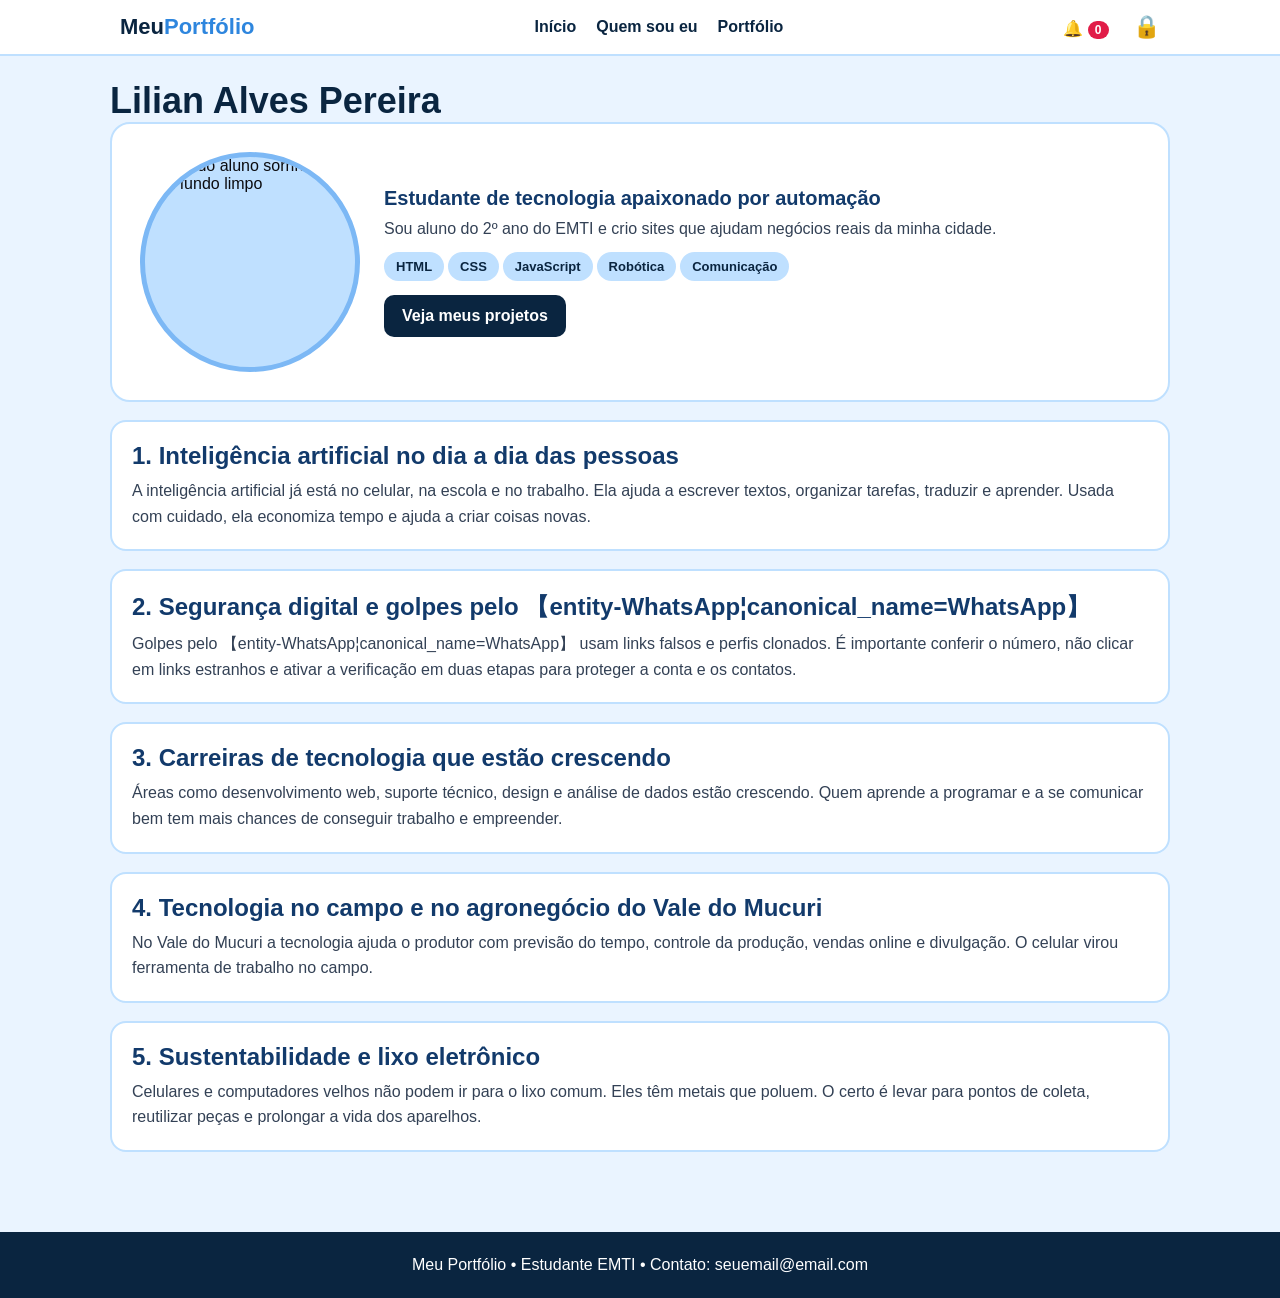
==== index.html @ 5f1100d0 "Add files via upload" ====
<!DOCTYPE html>
<html lang="pt-BR">
<head>
<meta charset="UTF-8">
<meta name="viewport" content="width=device-width, initial-scale=1.0">
<title>Seu Nome | Portfólio de Tecnologia</title>
<meta name="description" content="Portfólio pessoal de estudante EMTI com projetos de loja de roupa e açaiteria.">
<meta property="og:title" content="Seu Nome | Portfólio de Tecnologia">
<meta property="og:description" content="Portfólio pessoal de estudante EMTI com projetos de loja de roupa e açaiteria.">
<link rel="stylesheet" href="style.css">
</head>
<body>
<header><nav>
<a class="logo" href="index.html">Meu<span>Portfólio</span></a>
<div><a href="index.html">Início</a><a href="quemsoueu.html">Quem sou eu</a><a href="portfolio.html">Portfólio</a></div>
<div><a href="dashboard.html">🔔 <span class="badge" id="badgeMsg">0</span></a> <a class="lock" href="login.html" aria-label="Entrar na área restrita">🔒</a></div>
</nav></header>
<main>
<h1>Lilian Alves Pereira</h1>
<div class="hero">
<img src="img/590411246_18052281818666998_7857910051733840509_n.webp" alt="Foto do aluno sorrindo com fundo limpo">
<div><h2 style="font-size:20px;color:#123A6B">Estudante de tecnologia apaixonado por automação</h2>
<p>Sou aluno do 2º ano do EMTI e crio sites que ajudam negócios reais da minha cidade.</p>
<span class="chip">HTML</span><span class="chip">CSS</span><span class="chip">JavaScript</span><span class="chip">Robótica</span><span class="chip">Comunicação</span><br>
<a class="btn" href="portfolio.html">Veja meus projetos</a></div>
</div>

<section class="card"><h2>1. Inteligência artificial no dia a dia das pessoas</h2><p>A inteligência artificial já está no celular, na escola e no trabalho. Ela ajuda a escrever textos, organizar tarefas, traduzir e aprender. Usada com cuidado, ela economiza tempo e ajuda a criar coisas novas.</p></section>
<section class="card"><h2>2. Segurança digital e golpes pelo 【entity-WhatsApp¦canonical_name=WhatsApp】</h2><p>Golpes pelo 【entity-WhatsApp¦canonical_name=WhatsApp】 usam links falsos e perfis clonados. É importante conferir o número, não clicar em links estranhos e ativar a verificação em duas etapas para proteger a conta e os contatos.</p></section>
<section class="card"><h2>3. Carreiras de tecnologia que estão crescendo</h2><p>Áreas como desenvolvimento web, suporte técnico, design e análise de dados estão crescendo. Quem aprende a programar e a se comunicar bem tem mais chances de conseguir trabalho e empreender.</p></section>
<section class="card"><h2>4. Tecnologia no campo e no agronegócio do Vale do Mucuri</h2><p>No Vale do Mucuri a tecnologia ajuda o produtor com previsão do tempo, controle da produção, vendas online e divulgação. O celular virou ferramenta de trabalho no campo.</p></section>
<section class="card"><h2>5. Sustentabilidade e lixo eletrônico</h2><p>Celulares e computadores velhos não podem ir para o lixo comum. Eles têm metais que poluem. O certo é levar para pontos de coleta, reutilizar peças e prolongar a vida dos aparelhos.</p></section>
</main>
<footer><p>Meu Portfólio • Estudante EMTI • Contato: seuemail@email.com</p></footer>
<script src="login.js"></script>
</body>
</html>
---- style.css ----
*{margin:0;padding:0;box-sizing:border-box;font-family:Arial,Helvetica,sans-serif}
body{background:#EAF4FF;color:#0B0B0F}
header{background:#fff;border-bottom:2px solid #BFE0FF;position:sticky;top:0;z-index:10}
nav{max-width:1100px;margin:auto;display:flex;align-items:center;justify-content:space-between;padding:14px 20px}
.logo{font-weight:800;color:#0A2540;font-size:22px;text-decoration:none}
.logo span{color:#2E86DE}
nav a{color:#0A2540;text-decoration:none;font-weight:600;margin:0 10px}
nav a:hover{color:#2E86DE}
.lock{font-size:22px;text-decoration:none}
.badge{background:#e11d48;color:#fff;border-radius:999px;padding:2px 7px;font-size:12px}
main{max-width:1100px;margin:auto;padding:24px 20px 60px}
.hero{background:#fff;border:2px solid #BFE0FF;border-radius:20px;padding:28px;display:flex;gap:24px;align-items:center;flex-wrap:wrap}
.hero img{width:220px;height:220px;object-fit:cover;border-radius:50%;border:5px solid #7CB8F5;background:#BFE0FF}
h1{color:#0A2540;font-size:36px}
.hero p{margin:10px 0;color:#334155}
.chip{display:inline-block;background:#BFE0FF;color:#0A2540;padding:7px 12px;border-radius:999px;font-weight:700;margin:4px 4px 0 0;font-size:13px}
.btn{display:inline-block;background:#0A2540;color:#fff;padding:12px 18px;border-radius:10px;text-decoration:none;font-weight:700;margin-top:14px;border:none}
.btn-light{background:#7CB8F5;color:#0A2540}
section.card{background:#fff;border:2px solid #BFE0FF;border-radius:16px;padding:20px;margin-top:18px}
section.card h2{color:#123A6B;margin-bottom:8px}
section.card p{line-height:1.6;color:#334155}
.grid{display:grid;grid-template-columns:1fr 1fr;gap:18px;margin-top:18px}
.project{background:#fff;border:2px solid #BFE0FF;border-radius:16px;overflow:hidden}
.project img{width:100%;height:220px;object-fit:cover;background:#BFE0FF}
.project div{padding:18px}
.tag{background:#EAF4FF;padding:5px 10px;border-radius:999px;font-size:12px;font-weight:700}
form label{display:block;font-weight:700;margin:14px 0 6px}
input,textarea,select{width:100%;padding:12px;border:2px solid #BFE0FF;border-radius:10px;background:#fff}
button{cursor:pointer}
.msg{border:2px solid #BFE0FF;border-radius:12px;padding:14px;margin-top:12px;background:#fff}
.msg.unread{background:#D6EAF8;border-color:#0A2540}
.msg small{color:#64748b}
footer{background:#0A2540;color:#fff;text-align:center;padding:24px;margin-top:20px}
footer a{color:#BFE0FF}
@media(max-width:700px){.grid{grid-template-columns:1fr}.hero{flex-direction:column;text-align:center}h1{font-size:28px}}
.btn-sair {
  background: #dc2626;
  color: white;
  border: none;
  padding: 10px 18px;
  border-radius: 8px;
  font-weight: bold;
  cursor: pointer;
  margin-left: 10px;
}

.btn-sair:hover {
  background: #991b1b;
}
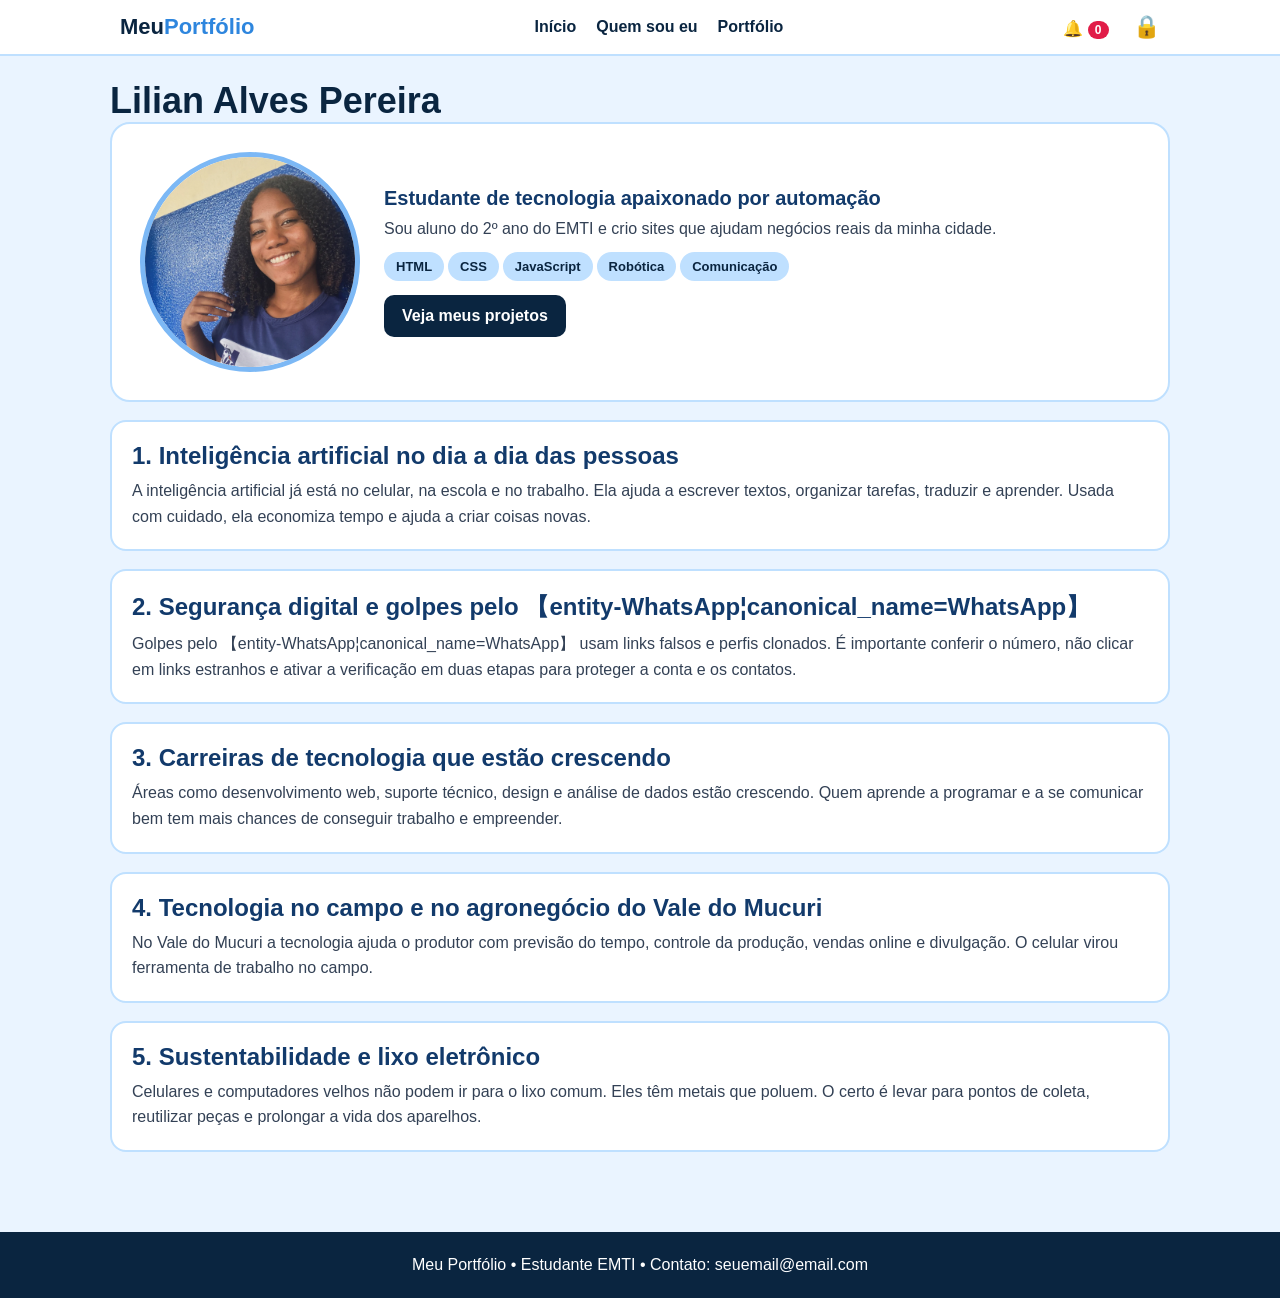
==== commit 0691a1b8: "Update index.html" ====
--- a/index.html
+++ b/index.html
@@ -18,7 +18,7 @@
 <main>
 <h1>Lilian Alves Pereira</h1>
 <div class="hero">
-<img src="img/590411246_18052281818666998_7857910051733840509_n.webp" alt="Foto do aluno sorrindo com fundo limpo">
+<img src="590411246_18052281818666998_7857910051733840509_n.webp" alt="Foto do aluno sorrindo com fundo limpo">
 <div><h2 style="font-size:20px;color:#123A6B">Estudante de tecnologia apaixonado por automação</h2>
 <p>Sou aluno do 2º ano do EMTI e crio sites que ajudam negócios reais da minha cidade.</p>
 <span class="chip">HTML</span><span class="chip">CSS</span><span class="chip">JavaScript</span><span class="chip">Robótica</span><span class="chip">Comunicação</span><br>
@@ -34,4 +34,4 @@
 <footer><p>Meu Portfólio • Estudante EMTI • Contato: seuemail@email.com</p></footer>
 <script src="login.js"></script>
 </body>
-</html>+</html>
